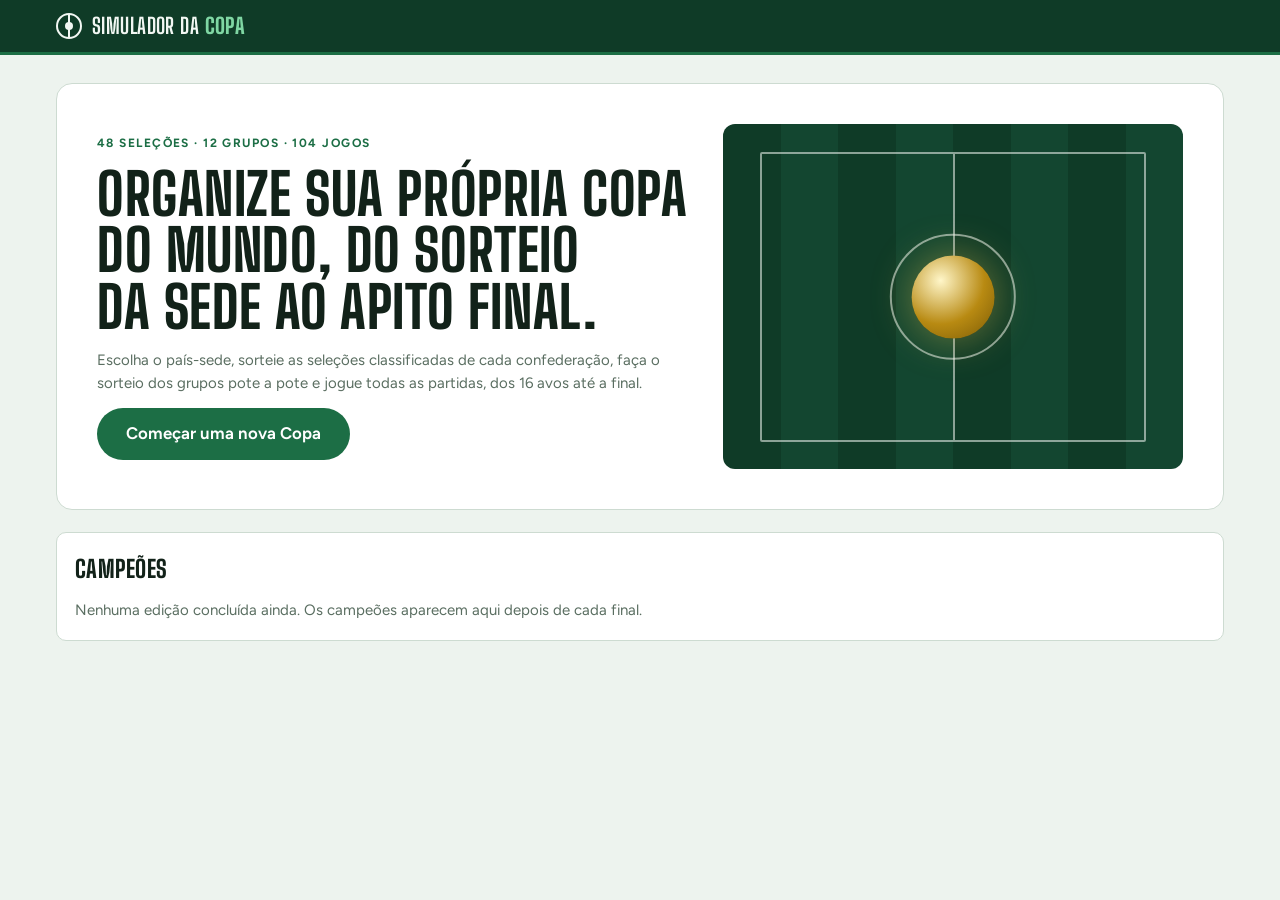
==== web/index.html @ 7248c556 "Commit inicial da aplicação" ====
<!doctype html>
<html lang="pt-BR">
<head>
<meta charset="utf-8">
<meta name="viewport" content="width=device-width, initial-scale=1, viewport-fit=cover">
<title>Simulador da Copa do Mundo</title>
<meta name="theme-color" content="#0f3b27">
<link rel="preconnect" href="https://fonts.googleapis.com">
<link rel="preconnect" href="https://fonts.gstatic.com" crossorigin>
<link rel="stylesheet" href="https://fonts.googleapis.com/css2?family=Big+Shoulders+Display:wght@700;800&family=Figtree:wght@400;500;600;700&family=JetBrains+Mono:wght@400;500&display=swap">
<link rel="stylesheet" href="styles.css">
</head>
<body>
<div id="app"></div>
<noscript>Este simulador precisa de JavaScript para funcionar.</noscript>
<script src="data.js"></script>
<script src="app.js"></script>
</body>
</html>
---- web/styles.css ----
/* Layout: sticky scoreboard-style top bar, one centred column (max 1200px) of stage panels;
   tournament splits into a scoreboard column + fixture list, collapsing to one column on phones. */
:root {
  --bg: #edf3ee;
  --surface: #ffffff;
  --surface-2: #e2ebe4;
  --ink: #122219;
  --muted: #5a6e61;
  --line: #cddbd1;
  --accent: #1c6e45;        /* pitch green, the default colour */
  --accent-ink: #ffffff;
  --accent-soft: #d5ebdc;
  --pitch-deep: #0f3b27;    /* scoreboard / hero ground, same in both themes */
  --pitch-stripe: #134630;
  --chalk: #f2f7f3;
  --chalk-dim: #a9c4b3;
  --gold: #b88a12;
  --third: #b7791f;
  --third-soft: #f6ead3;
  --out: #a8463a;
  --out-soft: #f5e1dd;
  --shadow: 0 1px 2px rgb(15 59 39 / 0.06), 0 6px 20px rgb(15 59 39 / 0.06);

  --f-display: 'Big Shoulders Display', 'Arial Narrow', 'Roboto Condensed', Impact, sans-serif;
  --f-body: 'Figtree', 'Segoe UI', system-ui, -apple-system, sans-serif;
  --f-mono: 'JetBrains Mono', ui-monospace, 'Cascadia Mono', Consolas, monospace;
  --r: 10px;
}
@media (prefers-color-scheme: dark) {
  :root:not([data-theme="light"]) {
    --bg: #0b1510; --surface: #12211a; --surface-2: #1a2d23; --ink: #e4eee7; --muted: #92a89a;
    --line: #26402f; --accent: #3aa86d; --accent-ink: #06170e; --accent-soft: #173a27;
    --pitch-deep: #0a2a1b; --pitch-stripe: #0d3122; --gold: #e2bd4c;
    --third: #e0a54a; --third-soft: #3a2c14; --out: #e07b6c; --out-soft: #3a1e1a;
    --shadow: 0 1px 2px rgb(0 0 0 / 0.3), 0 6px 20px rgb(0 0 0 / 0.25);
    color-scheme: dark;
  }
}
:root[data-theme="dark"] {
  --bg: #0b1510; --surface: #12211a; --surface-2: #1a2d23; --ink: #e4eee7; --muted: #92a89a;
  --line: #26402f; --accent: #3aa86d; --accent-ink: #06170e; --accent-soft: #173a27;
  --pitch-deep: #0a2a1b; --pitch-stripe: #0d3122; --gold: #e2bd4c;
  --third: #e0a54a; --third-soft: #3a2c14; --out: #e07b6c; --out-soft: #3a1e1a;
  --shadow: 0 1px 2px rgb(0 0 0 / 0.3), 0 6px 20px rgb(0 0 0 / 0.25);
  color-scheme: dark;
}

* { box-sizing: border-box; }
html, body { margin: 0; }
body {
  background: var(--bg); color: var(--ink);
  font: 15px/1.5 var(--f-body);
  -webkit-font-smoothing: antialiased;
}
img { max-width: 100%; }
h1, h2, h3 { margin: 0; text-wrap: balance; }
p { margin: 0; }
button { font: inherit; color: inherit; }
:focus-visible { outline: 3px solid var(--accent); outline-offset: 2px; border-radius: 6px; }
.sr-only { position: absolute; width: 1px; height: 1px; overflow: hidden; clip: rect(0 0 0 0); white-space: nowrap; }
.muted { color: var(--muted); }
.small { font-size: 0.85rem; }
.mono { font-family: var(--f-mono); font-size: 0.82rem; }
.eyebrow { font-size: 0.75rem; font-weight: 700; letter-spacing: 0.12em; text-transform: uppercase; color: var(--accent); }
.eyebrow.on-dark { color: var(--chalk-dim); }

/* ---------- top bar ---------- */
.topbar {
  position: sticky; top: env(safe-area-inset-top, 0px); z-index: 20;
  background: var(--pitch-deep); color: var(--chalk);
  border-bottom: 3px solid var(--accent);
}
.topbar-inner {
  max-width: 1200px; margin: 0 auto; padding: 10px 16px;
  display: flex; align-items: center; gap: 16px; flex-wrap: wrap;
}
.brand { display: flex; align-items: center; gap: 10px; font-family: var(--f-display); font-size: 1.35rem; font-weight: 700; letter-spacing: 0.02em; text-transform: uppercase; white-space: nowrap; }
.brand b { color: #7fd6a3; font-weight: 800; }
.brand-mark { width: 26px; height: 26px; border-radius: 50%; border: 2px solid var(--chalk); position: relative; flex: none; }
.brand-mark::before { content: ''; position: absolute; inset: 0; margin: auto; width: 2px; height: 100%; background: var(--chalk); }
.brand-mark::after { content: ''; position: absolute; inset: 0; margin: auto; width: 8px; height: 8px; border-radius: 50%; background: var(--chalk); }
.steps { list-style: none; margin: 0; padding: 0; display: flex; gap: 6px; flex: 1; justify-content: center; }
.steps li { display: flex; align-items: center; gap: 6px; font-size: 0.82rem; color: var(--chalk-dim); padding: 4px 10px 4px 4px; border-radius: 99px; }
.steps .dot { width: 22px; height: 22px; border-radius: 50%; display: grid; place-items: center; font-size: 0.75rem; font-weight: 700; border: 1.5px solid var(--chalk-dim); }
.steps li.done .dot { background: var(--chalk-dim); color: var(--pitch-deep); border-color: transparent; }
.steps li.current { color: var(--chalk); background: rgb(255 255 255 / 0.08); }
.steps li.current .dot { background: #7fd6a3; color: var(--pitch-deep); border-color: transparent; }
.top-actions { display: flex; align-items: center; gap: 10px; }
.edition { font-family: var(--f-mono); font-size: 0.78rem; color: var(--chalk-dim); letter-spacing: 0.04em; }

/* ---------- buttons ---------- */
.btn {
  display: inline-flex; align-items: center; justify-content: center; gap: 8px;
  min-height: 42px; padding: 0 18px; border-radius: 99px; border: 1.5px solid transparent;
  font-weight: 650; cursor: pointer; transition: background .15s, border-color .15s, transform .1s;
  white-space: nowrap;
}
.btn:active:not(:disabled) { transform: translateY(1px); }
.btn:disabled { opacity: 0.45; cursor: not-allowed; }
.btn.primary { background: var(--accent); color: var(--accent-ink); }
.btn.primary:hover:not(:disabled) { filter: brightness(1.08); }
.btn.soft { background: var(--accent-soft); color: var(--ink); }
.btn.soft:hover:not(:disabled) { border-color: var(--accent); }
.btn.ghost { background: transparent; border-color: var(--line); }
.btn.ghost:hover:not(:disabled) { border-color: var(--accent); }
.topbar .btn.ghost { border-color: rgb(255 255 255 / 0.25); color: var(--chalk); }
.topbar .btn.ghost:hover { border-color: var(--chalk); }
.btn.danger { background: var(--out); color: #fff; }
.btn.on-dark { background: var(--chalk); color: var(--pitch-deep); }
.btn.big { min-height: 52px; padding: 0 28px; font-size: 1.05rem; }
.btn.small { min-height: 34px; padding: 0 14px; font-size: 0.85rem; }
.btn.block { width: 100%; }
.row { display: flex; gap: 10px; align-items: center; }
.row.end { justify-content: flex-end; flex-wrap: wrap; }
.wrap-row { flex-wrap: wrap; }
.grow { flex: 1; min-width: 0; }
.spacer { flex: 1; }

/* ---------- layout ---------- */
.wrap { max-width: 1200px; margin: 0 auto; padding-inline: 16px; padding-block: 28px 64px; display: flex; flex-direction: column; gap: 22px; }
.stage-head { display: flex; flex-direction: column; gap: 6px; }
.stage-head.split { flex-direction: row; justify-content: space-between; align-items: flex-end; gap: 16px; flex-wrap: wrap; }
.stage-head h1, .hero h1 { font-family: var(--f-display); font-weight: 800; text-transform: uppercase; font-size: clamp(2rem, 5vw, 3rem); line-height: 0.98; letter-spacing: 0.01em; }
.lede { color: var(--muted); max-width: 62ch; }
.counter { display: flex; flex-direction: column; align-items: flex-end; }
.big-num { font-family: var(--f-display); font-weight: 800; font-size: 3rem; line-height: 1; color: var(--accent); font-variant-numeric: tabular-nums; }
.toolbar { display: flex; flex-wrap: wrap; gap: 10px; align-items: center; }
.footer-actions { display: flex; justify-content: flex-end; }
.panel { background: var(--surface); border: 1px solid var(--line); border-radius: var(--r); padding: 18px; display: flex; flex-direction: column; gap: 12px; }
.section-title { font-family: var(--f-display); font-weight: 800; text-transform: uppercase; font-size: 1.5rem; letter-spacing: 0.02em; }
.empty { color: var(--muted); }
.card { background: var(--surface); border: 1px solid var(--line); border-radius: var(--r); }
.pill { display: inline-flex; align-items: center; font-size: 0.72rem; font-weight: 700; letter-spacing: 0.06em; text-transform: uppercase; padding: 2px 9px; border-radius: 99px; background: var(--surface-2); color: var(--muted); font-variant-numeric: tabular-nums; }
.pill.ok { background: var(--accent-soft); color: var(--accent); }

.flag { width: 24px; height: 16px; object-fit: cover; border-radius: 2px; box-shadow: 0 0 0 1px rgb(0 0 0 / 0.12); flex: none; background: var(--surface-2); }
.flag.lg { width: 72px; height: 48px; border-radius: 4px; }
.flag.xl { width: 150px; height: 100px; border-radius: 6px; }
.team { display: inline-flex; align-items: center; gap: 8px; min-width: 0; }
.team .nm, .nm { overflow: hidden; text-overflow: ellipsis; white-space: nowrap; }

/* ---------- home ---------- */
.hero { display: grid; grid-template-columns: 1.3fr 1fr; gap: 28px; align-items: center; background: var(--surface); border: 1px solid var(--line); border-radius: 16px; padding: clamp(20px, 4vw, 40px); overflow: hidden; }
.hero-copy { display: flex; flex-direction: column; gap: 14px; align-items: flex-start; min-width: 0; }
.hero h1 { font-size: clamp(2.2rem, 5.5vw, 3.6rem); }
.hero-pitch {
  position: relative; aspect-ratio: 4 / 3; max-width: 100%; border-radius: 12px;
  background: repeating-linear-gradient(90deg, var(--pitch-deep) 0 12.5%, var(--pitch-stripe) 12.5% 25%);
}
.pitch-lines { position: absolute; inset: 8%; border: 2px solid rgb(242 247 243 / 0.55); border-radius: 2px; }
.pitch-lines::before { content: ''; position: absolute; top: 0; bottom: 0; left: 50%; border-left: 2px solid rgb(242 247 243 / 0.55); }
.pitch-lines::after { content: ''; position: absolute; left: 50%; top: 50%; width: 32%; aspect-ratio: 1; transform: translate(-50%, -50%); border: 2px solid rgb(242 247 243 / 0.55); border-radius: 50%; }
.trophy { position: absolute; left: 50%; top: 50%; width: 18%; aspect-ratio: 1; transform: translate(-50%, -50%); border-radius: 50%; background: radial-gradient(circle at 35% 30%, #fff6c9, var(--gold) 55%, #7a5a06); box-shadow: 0 0 40px rgb(226 189 76 / 0.45); }

/* ---------- host ---------- */
.host-card { display: flex; gap: 28px; align-items: center; background: var(--surface); border: 1px solid var(--line); border-radius: var(--r); padding: 24px; flex-wrap: wrap; }
.host-flag { padding: 14px; background: var(--surface-2); border-radius: 10px; }
.host-flag.revealed .flag { animation: pop .35s ease-out; }
.host-info { display: flex; flex-direction: column; gap: 10px; flex: 1; min-width: 240px; }
.host-name { font-family: var(--f-display); font-weight: 800; text-transform: uppercase; font-size: 2.2rem; line-height: 1; }
.code { font-family: var(--f-mono); font-size: 1rem; color: var(--muted); font-weight: 500; }
.select select { min-height: 42px; border-radius: 99px; border: 1.5px solid var(--line); background: var(--surface); color: var(--ink); padding: 0 14px; font: inherit; max-width: 100%; }

/* ---------- qualifiers ---------- */
.conf-grid { display: grid; grid-template-columns: repeat(auto-fill, minmax(215px, 1fr)); gap: 14px; align-items: start; }
.conf { padding: 14px; display: flex; flex-direction: column; gap: 12px; }
.conf.full { border-color: var(--accent); }
.card-head { display: flex; justify-content: space-between; align-items: flex-start; gap: 8px; }
.card-head h3 { font-size: 1rem; }
.slots { list-style: none; margin: 0; padding: 0; display: flex; flex-direction: column; gap: 5px; }
.slot { display: flex; align-items: center; gap: 8px; min-height: 32px; padding: 0 8px; border-radius: 6px; font-size: 0.9rem; }
.slot.filled { background: var(--surface-2); }
.slot.empty { border: 1.5px dashed var(--line); color: var(--muted); font-size: 0.8rem; }
.slot .nm { flex: 1; min-width: 0; }
.slot .rt { font-family: var(--f-mono); font-size: 0.75rem; color: var(--muted); }
.tag { font-size: 0.68rem; font-weight: 700; text-transform: uppercase; letter-spacing: 0.06em; background: var(--accent); color: var(--accent-ink); padding: 1px 7px; border-radius: 99px; }
.fresh { animation: flash 1.2s ease-out; }

/* ---------- draw ---------- */
.pots { display: grid; grid-template-columns: repeat(4, minmax(0, 1fr)); gap: 12px; }
.pot { background: var(--surface); border: 1px solid var(--line); border-radius: var(--r); padding: 12px; display: flex; flex-direction: column; gap: 10px; }
.pot.active { border-color: var(--accent); box-shadow: var(--shadow); }
.pot h3 { font-size: 0.95rem; display: flex; align-items: center; gap: 8px; }
.chips { list-style: none; padding: 0; margin: 0; display: flex; flex-wrap: wrap; gap: 5px; }
.chip { display: inline-flex; align-items: center; gap: 5px; font-family: var(--f-mono); font-size: 0.72rem; padding: 3px 7px 3px 4px; border-radius: 6px; background: var(--surface-2); }
.chip .flag { width: 18px; height: 12px; }
.chip.used { opacity: 0.35; text-decoration: line-through; }
.group-grid { display: grid; grid-template-columns: repeat(auto-fill, minmax(260px, 1fr)); gap: 12px; }
.group-card { overflow: hidden; }
.group-head { display: flex; align-items: center; justify-content: space-between; padding: 8px 12px; background: var(--pitch-deep); color: var(--chalk); }
.group-head h3 { font-family: var(--f-display); font-weight: 800; text-transform: uppercase; letter-spacing: 0.04em; font-size: 1.15rem; }
.group-head .pill.ok { background: rgb(127 214 163 / 0.2); color: #9be3b9; }
.group-slots { list-style: none; margin: 0; padding: 6px; display: flex; flex-direction: column; gap: 2px; }
.group-slots li { display: flex; align-items: center; gap: 8px; min-height: 34px; padding: 0 6px; border-radius: 6px; font-size: 0.9rem; }
.group-slots li.empty { color: var(--muted); }
.group-slots .pos { font-family: var(--f-mono); font-size: 0.72rem; color: var(--muted); width: 24px; }
.group-slots .nm { flex: 1; min-width: 0; }
.conf-tag { font-family: var(--f-mono); font-size: 0.66rem; color: var(--muted); }

/* ---------- tournament ---------- */
.tabs { display: flex; gap: 4px; background: var(--surface-2); padding: 4px; border-radius: 99px; align-self: flex-start; max-width: 100%; overflow-x: auto; }
.tab { border: 0; background: transparent; padding: 8px 18px; border-radius: 99px; font-weight: 650; cursor: pointer; color: var(--muted); white-space: nowrap; }
.tab.on { background: var(--surface); color: var(--ink); box-shadow: var(--shadow); }
.play-layout { display: grid; grid-template-columns: minmax(0, 420px) minmax(0, 1fr); gap: 20px; align-items: start; }
.board-col { display: flex; flex-direction: column; gap: 12px; position: sticky; top: calc(env(safe-area-inset-top, 0px) + 76px); }
.board {
  background: repeating-linear-gradient(90deg, var(--pitch-deep) 0 10%, var(--pitch-stripe) 10% 20%);
  color: var(--chalk); border-radius: 14px; padding: 18px; display: flex; flex-direction: column; gap: 14px;
  box-shadow: var(--shadow); position: relative; overflow: hidden;
}
.board::after { content: ''; position: absolute; left: 50%; top: 50%; width: 150px; height: 150px; transform: translate(-50%, -38%); border: 2px solid rgb(242 247 243 / 0.1); border-radius: 50%; pointer-events: none; }
.board-meta { font-size: 0.78rem; letter-spacing: 0.08em; text-transform: uppercase; color: var(--chalk-dim); text-align: center; }
.board-meta span { font-family: var(--f-mono); color: #9be3b9; }
.board-teams { display: grid; grid-template-columns: 1fr auto 1fr; align-items: start; gap: 8px; position: relative; z-index: 1; }
.side { display: flex; flex-direction: column; align-items: center; gap: 6px; text-align: center; min-width: 0; }
.side-name { font-family: var(--f-display); font-weight: 800; text-transform: uppercase; font-size: 1.35rem; line-height: 1.05; overflow-wrap: anywhere; }
.side-meta { font-family: var(--f-mono); font-size: 0.72rem; color: var(--chalk-dim); }
.pens { font-size: 0.75rem; background: rgb(255 255 255 / 0.12); padding: 1px 8px; border-radius: 99px; }
.board-score { display: flex; align-items: center; gap: 6px; padding-top: 6px; font-family: var(--f-display); font-weight: 800; font-variant-numeric: tabular-nums; }
.board-score .goals { font-size: 3.4rem; line-height: 1; min-width: 1ch; text-align: center; }
.board.final .goals { animation: pop .4s ease-out; }
.board-score .dash { font-size: 2rem; color: var(--chalk-dim); }
.board-score .vs { font-size: 1.5rem; color: var(--chalk-dim); padding-top: 10px; }
.board-foot { text-align: center; font-size: 0.85rem; color: var(--chalk-dim); position: relative; z-index: 1; }
.board.final .board-foot { color: var(--chalk); font-weight: 600; }
.board-empty { text-align: center; font-family: var(--f-display); font-size: 1.6rem; font-weight: 800; text-transform: uppercase; }
.board-actions { display: flex; flex-direction: column; gap: 8px; }

.fixtures { display: flex; flex-direction: column; gap: 12px; min-width: 0; }
.chip-row { display: flex; gap: 6px; overflow-x: auto; padding-bottom: 4px; scrollbar-width: thin; }
.fchip { border: 1.5px solid var(--line); background: var(--surface); border-radius: 99px; padding: 5px 13px; font-size: 0.82rem; font-weight: 600; cursor: pointer; white-space: nowrap; }
.fchip.on { background: var(--accent); border-color: var(--accent); color: var(--accent-ink); }
.fixture-list { list-style: none; margin: 0; padding: 0; background: var(--surface); border: 1px solid var(--line); border-radius: var(--r); overflow: hidden; }
.fixture { display: grid; grid-template-columns: 62px minmax(0, 1fr) 68px minmax(0, 1fr); align-items: center; gap: 8px; padding: 9px 12px; border-top: 1px solid var(--line); font-size: 0.9rem; }
.fixture:first-child { border-top: 0; }
.fixture.fresh { background: var(--accent-soft); }
.fno { font-family: var(--f-mono); font-size: 0.75rem; color: var(--muted); display: flex; flex-direction: column; line-height: 1.2; }
.fno small { font-family: var(--f-body); font-size: 0.7rem; }
.ft { display: flex; align-items: center; gap: 7px; min-width: 0; }
.fixture .ft:last-child { flex-direction: row-reverse; text-align: right; }
.ft i { color: var(--muted); font-size: 0.82rem; }
.ft.win { font-weight: 700; }
.fscore { text-align: center; font-family: var(--f-display); font-weight: 800; font-size: 1.25rem; font-variant-numeric: tabular-nums; display: flex; flex-direction: column; line-height: 1.1; }
.fscore small { font-family: var(--f-body); font-weight: 500; font-size: 0.68rem; color: var(--muted); }

/* standings */
.legend { display: flex; flex-wrap: wrap; align-items: center; gap: 6px 14px; font-size: 0.82rem; color: var(--muted); }
.key { display: inline-block; width: 12px; height: 12px; border-radius: 3px; margin-right: -8px; vertical-align: -1px; }
.key.q { background: var(--accent); } .key.t { background: var(--third); } .key.o { background: var(--out); }
.table-scroll { overflow-x: auto; }
table.data { width: 100%; border-collapse: collapse; font-variant-numeric: tabular-nums; font-size: 0.87rem; }
.data th { font-size: 0.7rem; letter-spacing: 0.06em; text-transform: uppercase; color: var(--muted); font-weight: 700; padding: 7px 5px; text-align: center; border-bottom: 1px solid var(--line); }
.data td { padding: 6px 5px; text-align: center; border-bottom: 1px solid var(--line); }
.data tr:last-child td { border-bottom: 0; }
.data .l { text-align: left; max-width: 150px; }
.data .rank { width: 26px; font-family: var(--f-mono); font-size: 0.75rem; color: var(--muted); box-shadow: inset 3px 0 0 transparent; }
.data .pts { font-weight: 800; }
.standings tr.q .rank { box-shadow: inset 3px 0 0 var(--accent); color: var(--accent); font-weight: 700; }
.standings tr.t .rank { box-shadow: inset 3px 0 0 var(--third); color: var(--third); font-weight: 700; }
.standings tr.t td { background: var(--third-soft); }
.standings tr.o td { color: var(--muted); }
.standings tr.o .rank { box-shadow: inset 3px 0 0 var(--out); }
.history td, .history th { text-align: left; }

/* bracket */
.bracket-scroll { overflow-x: auto; background: var(--surface); border: 1px solid var(--line); border-radius: var(--r); padding: 16px; }
.bracket { display: grid; grid-template-columns: repeat(5, minmax(190px, 1fr)); gap: 18px; min-width: 1000px; }
.bcol { display: flex; flex-direction: column; gap: 10px; }
.bcol h3 { font-family: var(--f-display); font-weight: 800; text-transform: uppercase; font-size: 1rem; letter-spacing: 0.04em; color: var(--muted); text-align: center; }
.bcol h3.sub { margin-top: 18px; }
.bcol-body { flex: 1; display: flex; flex-direction: column; justify-content: space-around; gap: 8px; }
.bmatch { border: 1px solid var(--line); border-radius: 8px; background: var(--bg); overflow: hidden; }
.bmatch.played { background: var(--surface); }
.bno { display: block; font-family: var(--f-mono); font-size: 0.66rem; color: var(--muted); padding: 3px 8px 0; }
.bt { display: flex; align-items: center; gap: 7px; padding: 4px 8px; font-size: 0.84rem; }
.bt .flag { width: 20px; height: 13px; }
.bt .nm { flex: 1; min-width: 0; }
.bt.tbd .nm { color: var(--muted); font-size: 0.76rem; font-style: italic; }
.bt.win { font-weight: 700; }
.bt.win .bs { color: var(--accent); }
.bs { font-family: var(--f-display); font-weight: 800; font-size: 1rem; font-variant-numeric: tabular-nums; }
.bs small { font-family: var(--f-body); font-weight: 500; font-size: 0.68rem; color: var(--muted); margin-left: 2px; }

/* champion */
.champion {
  display: flex; align-items: center; gap: 24px; flex-wrap: wrap; padding: 24px; border-radius: 16px; color: var(--chalk);
  background: radial-gradient(circle at 15% 50%, rgb(226 189 76 / 0.35), transparent 45%), repeating-linear-gradient(90deg, var(--pitch-deep) 0 10%, var(--pitch-stripe) 10% 20%);
}
.champion > div:nth-child(2) { flex: 1; min-width: 200px; display: flex; flex-direction: column; gap: 4px; }
.champion h1 { font-family: var(--f-display); font-weight: 800; text-transform: uppercase; font-size: clamp(2.4rem, 6vw, 4rem); line-height: 0.95; color: #f3d77a; }
.champ-flag .flag { box-shadow: 0 0 0 3px #e2bd4c, 0 10px 30px rgb(0 0 0 / 0.35); }

/* modal */
.scrim { position: fixed; inset: 0; background: rgb(6 20 13 / 0.55); z-index: 40; }
.modal { position: fixed; z-index: 41; left: 50%; top: 50%; transform: translate(-50%, -50%); width: min(440px, calc(100% - 32px)); background: var(--surface); border-radius: 14px; padding: 22px; display: flex; flex-direction: column; gap: 12px; box-shadow: 0 20px 60px rgb(0 0 0 / 0.35); }
.modal h2 { font-family: var(--f-display); font-weight: 800; text-transform: uppercase; font-size: 1.6rem; }
.modal p { color: var(--muted); }

@keyframes flash { from { background: var(--accent-soft); box-shadow: inset 0 0 0 2px var(--accent); } }
@keyframes pop { from { transform: scale(0.6); opacity: 0.2; } }
@media (prefers-reduced-motion: reduce) { *, *::before, *::after { animation: none !important; transition: none !important; } }

/* ---------- responsive ---------- */
@media (max-width: 960px) {
  .pots { grid-template-columns: repeat(2, minmax(0, 1fr)); }
  .play-layout { grid-template-columns: minmax(0, 1fr); }
  .board-col { position: static; }
}
@media (max-width: 760px) {
  .topbar-inner { gap: 8px 12px; }
  .steps { order: 3; flex-basis: 100%; justify-content: space-between; }
  .step-label { display: none; }
  .steps li.current .step-label { display: inline; }
  .top-actions { margin-left: auto; }
  .hero { grid-template-columns: 1fr; }
  .hero-pitch { max-height: 200px; width: 100%; aspect-ratio: auto; height: 180px; }
}
@media (max-width: 560px) {
  .wrap { padding-block: 18px 48px; gap: 16px; }
  .pots { grid-template-columns: minmax(0, 1fr); }
  .hide-sm { display: none; }
  .edition { display: none; }
  .flag.xl { width: 110px; height: 73px; }
  .host-card { padding: 16px; gap: 16px; }
  .fixture { grid-template-columns: 44px minmax(0, 1fr) 52px minmax(0, 1fr); padding: 9px 10px; gap: 6px; font-size: 0.84rem; }
  .ft .flag { width: 20px; height: 13px; }
  .flag.lg { width: 56px; height: 37px; }
  .side-name { font-size: 1.1rem; }
  .board-score .goals { font-size: 2.8rem; }
  .toolbar .spacer { display: none; }
  .toolbar .btn { flex: 1 1 auto; }
  .footer-actions .btn { width: 100%; }
}
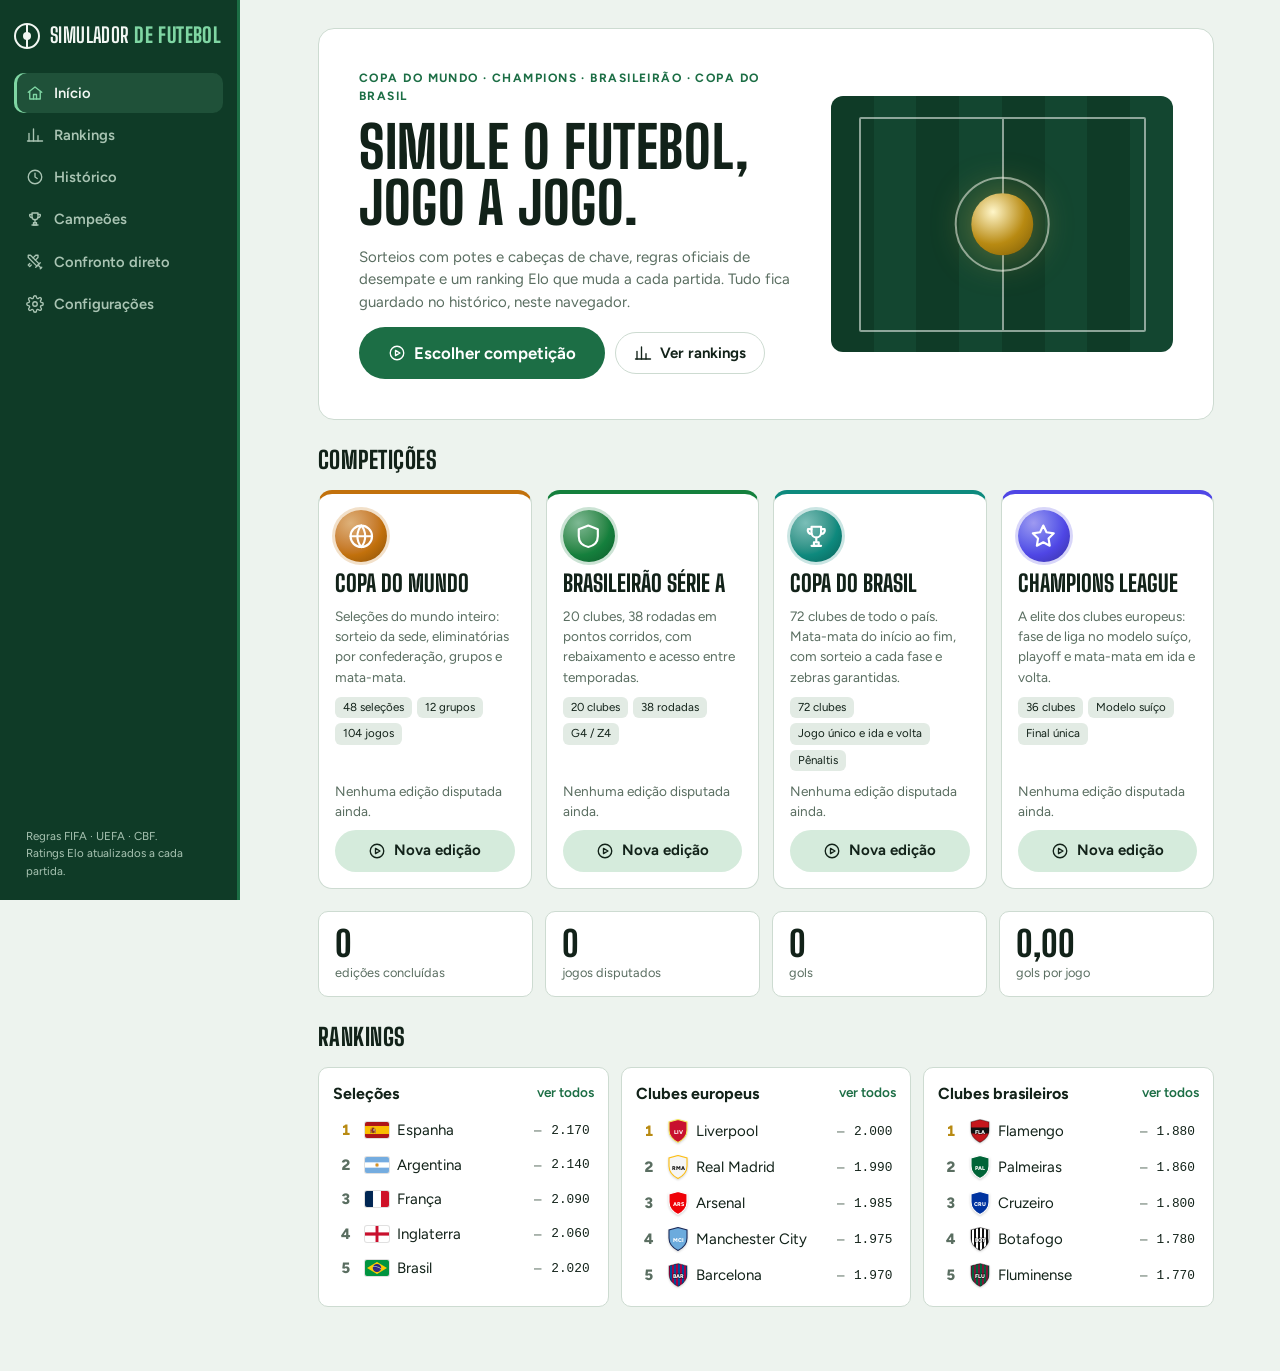
==== commit 6de7d074: "Evolui o simulador web para várias competições Transforma o simulador da Copa em um simulador de fut" ====
--- a/web/index.html
+++ b/web/index.html
@@ -3,7 +3,8 @@
 <head>
 <meta charset="utf-8">
 <meta name="viewport" content="width=device-width, initial-scale=1, viewport-fit=cover">
-<title>Simulador da Copa do Mundo</title>
+<title>Simulador de Futebol</title>
+<meta name="description" content="Simulador de Copa do Mundo, Champions League, Brasileirão e Copa do Brasil com ranking Elo e histórico.">
 <meta name="theme-color" content="#0f3b27">
 <link rel="preconnect" href="https://fonts.googleapis.com">
 <link rel="preconnect" href="https://fonts.gstatic.com" crossorigin>
@@ -13,7 +14,32 @@
 <body>
 <div id="app"></div>
 <noscript>Este simulador precisa de JavaScript para funcionar.</noscript>
-<script src="data.js"></script>
-<script src="app.js"></script>
+<!-- Ordem importa: namespace → dados → núcleo → persistência → componentes → competições → app → páginas. -->
+<script src="js/sim.js"></script>
+<script src="js/data/selecoes.js"></script>
+<script src="js/data/clubes-br.js"></script>
+<script src="js/data/clubes-eu.js"></script>
+<script src="js/core/rng.js"></script>
+<script src="js/core/elo.js"></script>
+<script src="js/core/match.js"></script>
+<script src="js/core/standings.js"></script>
+<script src="js/core/schedule.js"></script>
+<script src="js/core/draw.js"></script>
+<script src="js/store.js"></script>
+<script src="js/ui/icones.js"></script>
+<script src="js/ui/components.js"></script>
+<script src="js/ui/stats.js"></script>
+<script src="js/comps/common.js"></script>
+<script src="js/comps/copa.js"></script>
+<script src="js/comps/brasileirao.js"></script>
+<script src="js/comps/copa-brasil.js"></script>
+<script src="js/comps/champions.js"></script>
+<script src="js/app.js"></script>
+<script src="js/ui/pages/inicio.js"></script>
+<script src="js/ui/pages/competicao.js"></script>
+<script src="js/ui/pages/rankings.js"></script>
+<script src="js/ui/pages/historico.js"></script>
+<script src="js/ui/pages/time.js"></script>
+<script src="js/ui/pages/config.js"></script>
 </body>
 </html>
--- a/web/styles.css
+++ b/web/styles.css
@@ -1,5 +1,5 @@
-/* Layout: sticky scoreboard-style top bar, one centred column (max 1200px) of stage panels;
-   tournament splits into a scoreboard column + fixture list, collapsing to one column on phones. */
+/* Layout: barra lateral fixa (desktop) ou barra de topo com navegação rolável (celular) + uma coluna
+   central de até 1180px. A tela de jogo divide-se em placar (coluna fixa) + lista de jogos. */
 :root {
   --bg: #edf3ee;
   --surface: #ffffff;
@@ -7,10 +7,10 @@
   --ink: #122219;
   --muted: #5a6e61;
   --line: #cddbd1;
-  --accent: #1c6e45;        /* pitch green, the default colour */
+  --accent: #1c6e45;        /* verde de gramado, a cor padrão */
   --accent-ink: #ffffff;
   --accent-soft: #d5ebdc;
-  --pitch-deep: #0f3b27;    /* scoreboard / hero ground, same in both themes */
+  --pitch-deep: #0f3b27;    /* placar / barra lateral, igual nos dois temas */
   --pitch-stripe: #134630;
   --chalk: #f2f7f3;
   --chalk-dim: #a9c4b3;
@@ -19,12 +19,17 @@
   --third-soft: #f6ead3;
   --out: #a8463a;
   --out-soft: #f5e1dd;
+  --up: #1c7a47;
+  --down: #b3412f;
+  --z-lib: #1c6e45; --z-pre: #2f9e8f; --z-sul: #2f6db3; --z-reb: #b3412f;
+  --c-copa: #c2710c; --c-champions: #4f46e5; --c-brasileirao: #15803d; --c-copaBrasil: #0e8a7e;
   --shadow: 0 1px 2px rgb(15 59 39 / 0.06), 0 6px 20px rgb(15 59 39 / 0.06);
 
   --f-display: 'Big Shoulders Display', 'Arial Narrow', 'Roboto Condensed', Impact, sans-serif;
   --f-body: 'Figtree', 'Segoe UI', system-ui, -apple-system, sans-serif;
   --f-mono: 'JetBrains Mono', ui-monospace, 'Cascadia Mono', Consolas, monospace;
   --r: 10px;
+  --side-w: 240px;
 }
 @media (prefers-color-scheme: dark) {
   :root:not([data-theme="light"]) {
@@ -32,6 +37,9 @@
     --line: #26402f; --accent: #3aa86d; --accent-ink: #06170e; --accent-soft: #173a27;
     --pitch-deep: #0a2a1b; --pitch-stripe: #0d3122; --gold: #e2bd4c;
     --third: #e0a54a; --third-soft: #3a2c14; --out: #e07b6c; --out-soft: #3a1e1a;
+    --up: #4cc584; --down: #ef8a79;
+    --z-lib: #3aa86d; --z-pre: #45c1b0; --z-sul: #5f9be0; --z-reb: #e07b6c;
+    --c-copa: #f0a032; --c-champions: #8b85ff; --c-brasileirao: #3fbf6c; --c-copaBrasil: #33c2b3;
     --shadow: 0 1px 2px rgb(0 0 0 / 0.3), 0 6px 20px rgb(0 0 0 / 0.25);
     color-scheme: dark;
   }
@@ -41,6 +49,9 @@
   --line: #26402f; --accent: #3aa86d; --accent-ink: #06170e; --accent-soft: #173a27;
   --pitch-deep: #0a2a1b; --pitch-stripe: #0d3122; --gold: #e2bd4c;
   --third: #e0a54a; --third-soft: #3a2c14; --out: #e07b6c; --out-soft: #3a1e1a;
+  --up: #4cc584; --down: #ef8a79;
+  --z-lib: #3aa86d; --z-pre: #45c1b0; --z-sul: #5f9be0; --z-reb: #e07b6c;
+  --c-copa: #f0a032; --c-champions: #8b85ff; --c-brasileirao: #3fbf6c; --c-copaBrasil: #33c2b3;
   --shadow: 0 1px 2px rgb(0 0 0 / 0.3), 0 6px 20px rgb(0 0 0 / 0.25);
   color-scheme: dark;
 }
@@ -55,45 +66,74 @@
 img { max-width: 100%; }
 h1, h2, h3 { margin: 0; text-wrap: balance; }
 p { margin: 0; }
+a { color: inherit; }
 button { font: inherit; color: inherit; }
 :focus-visible { outline: 3px solid var(--accent); outline-offset: 2px; border-radius: 6px; }
 .sr-only { position: absolute; width: 1px; height: 1px; overflow: hidden; clip: rect(0 0 0 0); white-space: nowrap; }
 .muted { color: var(--muted); }
+.ink { color: var(--ink); }
 .small { font-size: 0.85rem; }
 .mono { font-family: var(--f-mono); font-size: 0.82rem; }
 .eyebrow { font-size: 0.75rem; font-weight: 700; letter-spacing: 0.12em; text-transform: uppercase; color: var(--accent); }
 .eyebrow.on-dark { color: var(--chalk-dim); }
-
-/* ---------- top bar ---------- */
-.topbar {
-  position: sticky; top: env(safe-area-inset-top, 0px); z-index: 20;
-  background: var(--pitch-deep); color: var(--chalk);
-  border-bottom: 3px solid var(--accent);
-}
-.topbar-inner {
-  max-width: 1200px; margin: 0 auto; padding: 10px 16px;
-  display: flex; align-items: center; gap: 16px; flex-wrap: wrap;
-}
-.brand { display: flex; align-items: center; gap: 10px; font-family: var(--f-display); font-size: 1.35rem; font-weight: 700; letter-spacing: 0.02em; text-transform: uppercase; white-space: nowrap; }
+.link { text-decoration: none; }
+.link:hover { text-decoration: underline; }
+.link-accent { color: var(--accent); font-weight: 600; text-decoration: none; }
+.link-accent:hover { text-decoration: underline; }
+.gold-text { color: var(--gold); display: inline-flex; align-items: center; gap: 4px; }
+.bad-text { color: var(--out); font-weight: 600; }
+.ico { width: 18px; height: 18px; flex: none; }
+
+/* ---------- comp colours ---------- */
+.comp-copa { --cc: var(--c-copa); }
+.comp-champions { --cc: var(--c-champions); }
+.comp-brasileirao { --cc: var(--c-brasileirao); }
+.comp-copaBrasil { --cc: var(--c-copaBrasil); }
+.emblem {
+  --s: 36px; width: var(--s); height: var(--s); border-radius: 50%; flex: none; display: inline-grid; place-items: center;
+  background: radial-gradient(circle at 30% 25%, color-mix(in srgb, var(--cc) 55%, #fff), var(--cc) 60%, color-mix(in srgb, var(--cc) 70%, #000));
+  color: #fff; box-shadow: 0 0 0 3px color-mix(in srgb, var(--cc) 22%, transparent);
+}
+.emblem .ico { width: 55%; height: 55%; }
+.emblem.sm { --s: 22px; box-shadow: none; }
+.emblem.lg { --s: 52px; }
+.emblem.xl { --s: 96px; box-shadow: 0 0 0 6px color-mix(in srgb, var(--cc) 20%, transparent), 0 14px 30px color-mix(in srgb, var(--cc) 30%, transparent); }
+.comp-dot { width: 8px; height: 8px; border-radius: 50%; background: var(--cc); flex: none; }
+
+/* ---------- shell ---------- */
+.shell { min-height: 100vh; }
+.sidebar {
+  position: fixed; inset: 0 auto 0 0; width: var(--side-w); z-index: 30;
+  background: var(--pitch-deep); color: var(--chalk); padding: 20px 14px; display: flex; flex-direction: column; gap: 22px;
+  border-right: 3px solid var(--accent); overflow-y: auto;
+}
+.brand { display: flex; align-items: center; gap: 10px; font-family: var(--f-display); font-size: 1.3rem; font-weight: 700; letter-spacing: 0.02em; text-transform: uppercase; white-space: nowrap; text-decoration: none; color: var(--chalk); }
 .brand b { color: #7fd6a3; font-weight: 800; }
-.brand-mark { width: 26px; height: 26px; border-radius: 50%; border: 2px solid var(--chalk); position: relative; flex: none; }
-.brand-mark::before { content: ''; position: absolute; inset: 0; margin: auto; width: 2px; height: 100%; background: var(--chalk); }
-.brand-mark::after { content: ''; position: absolute; inset: 0; margin: auto; width: 8px; height: 8px; border-radius: 50%; background: var(--chalk); }
-.steps { list-style: none; margin: 0; padding: 0; display: flex; gap: 6px; flex: 1; justify-content: center; }
-.steps li { display: flex; align-items: center; gap: 6px; font-size: 0.82rem; color: var(--chalk-dim); padding: 4px 10px 4px 4px; border-radius: 99px; }
-.steps .dot { width: 22px; height: 22px; border-radius: 50%; display: grid; place-items: center; font-size: 0.75rem; font-weight: 700; border: 1.5px solid var(--chalk-dim); }
-.steps li.done .dot { background: var(--chalk-dim); color: var(--pitch-deep); border-color: transparent; }
-.steps li.current { color: var(--chalk); background: rgb(255 255 255 / 0.08); }
-.steps li.current .dot { background: #7fd6a3; color: var(--pitch-deep); border-color: transparent; }
-.top-actions { display: flex; align-items: center; gap: 10px; }
-.edition { font-family: var(--f-mono); font-size: 0.78rem; color: var(--chalk-dim); letter-spacing: 0.04em; }
+.brand-mark { width: 26px; height: 26px; border-radius: 50%; border: 2px solid currentColor; position: relative; flex: none; }
+.brand-mark::before { content: ''; position: absolute; inset: 0; margin: auto; width: 2px; height: 100%; background: currentColor; }
+.brand-mark::after { content: ''; position: absolute; inset: 0; margin: auto; width: 8px; height: 8px; border-radius: 50%; background: currentColor; }
+.nav { display: flex; flex-direction: column; gap: 2px; }
+.nav-item { display: flex; align-items: center; gap: 10px; padding: 9px 12px; border-radius: 10px; text-decoration: none; color: var(--chalk-dim); font-weight: 600; font-size: 0.92rem; }
+.nav-item:hover { background: rgb(255 255 255 / 0.06); color: var(--chalk); }
+.nav-item.on { background: rgb(127 214 163 / 0.14); color: var(--chalk); box-shadow: inset 3px 0 0 #7fd6a3; }
+.nav-item.on .ico { color: #7fd6a3; }
+.side-live { display: flex; flex-direction: column; gap: 4px; }
+.side-live .eyebrow { padding: 0 12px 4px; }
+.live-item { display: flex; align-items: center; gap: 8px; padding: 6px 12px; border-radius: 8px; text-decoration: none; font-size: 0.85rem; color: var(--chalk); min-width: 0; }
+.live-item:hover { background: rgb(255 255 255 / 0.06); }
+.side-foot { margin-top: auto; font-size: 0.72rem; color: var(--chalk-dim); line-height: 1.5; padding: 0 12px; }
+.mobilebar { display: none; }
+.wrap { max-width: 1180px; margin: 0 auto; padding: 28px 16px 64px calc(var(--side-w) + 28px); display: flex; flex-direction: column; gap: 22px; }
+@media (min-width: 1500px) { .wrap { padding-left: 28px; } }
+.boot { min-height: 60vh; display: grid; place-items: center; gap: 10px; color: var(--muted); align-content: center; }
+.notice { display: flex; align-items: center; justify-content: space-between; gap: 12px; background: var(--accent-soft); border: 1px solid var(--accent); border-radius: var(--r); padding: 10px 14px; font-size: 0.9rem; }
 
 /* ---------- buttons ---------- */
 .btn {
   display: inline-flex; align-items: center; justify-content: center; gap: 8px;
   min-height: 42px; padding: 0 18px; border-radius: 99px; border: 1.5px solid transparent;
   font-weight: 650; cursor: pointer; transition: background .15s, border-color .15s, transform .1s;
-  white-space: nowrap;
+  white-space: nowrap; text-decoration: none; background: none;
 }
 .btn:active:not(:disabled) { transform: translateY(1px); }
 .btn:disabled { opacity: 0.45; cursor: not-allowed; }
@@ -103,40 +143,59 @@
 .btn.soft:hover:not(:disabled) { border-color: var(--accent); }
 .btn.ghost { background: transparent; border-color: var(--line); }
 .btn.ghost:hover:not(:disabled) { border-color: var(--accent); }
-.topbar .btn.ghost { border-color: rgb(255 255 255 / 0.25); color: var(--chalk); }
-.topbar .btn.ghost:hover { border-color: var(--chalk); }
 .btn.danger { background: var(--out); color: #fff; }
 .btn.on-dark { background: var(--chalk); color: var(--pitch-deep); }
+.btn.ghost-dark { border-color: rgb(255 255 255 / 0.3); color: var(--chalk); }
+.btn.ghost-dark:hover { border-color: var(--chalk); }
 .btn.big { min-height: 52px; padding: 0 28px; font-size: 1.05rem; }
 .btn.small { min-height: 34px; padding: 0 14px; font-size: 0.85rem; }
+.btn.small .ico { width: 16px; height: 16px; }
 .btn.block { width: 100%; }
+.file-btn { position: relative; }
 .row { display: flex; gap: 10px; align-items: center; }
 .row.end { justify-content: flex-end; flex-wrap: wrap; }
 .wrap-row { flex-wrap: wrap; }
 .grow { flex: 1; min-width: 0; }
 .spacer { flex: 1; }
 
-/* ---------- layout ---------- */
-.wrap { max-width: 1200px; margin: 0 auto; padding-inline: 16px; padding-block: 28px 64px; display: flex; flex-direction: column; gap: 22px; }
+/* ---------- page blocks ---------- */
 .stage-head { display: flex; flex-direction: column; gap: 6px; }
 .stage-head.split { flex-direction: row; justify-content: space-between; align-items: flex-end; gap: 16px; flex-wrap: wrap; }
-.stage-head h1, .hero h1 { font-family: var(--f-display); font-weight: 800; text-transform: uppercase; font-size: clamp(2rem, 5vw, 3rem); line-height: 0.98; letter-spacing: 0.01em; }
-.lede { color: var(--muted); max-width: 62ch; }
+.stage-head h1, .hero h1, .comp-head h1, .comp-intro h1, .team-head h1 { font-family: var(--f-display); font-weight: 800; text-transform: uppercase; font-size: clamp(2rem, 5vw, 3rem); line-height: 0.98; letter-spacing: 0.01em; }
+.lede { color: var(--muted); max-width: 64ch; }
 .counter { display: flex; flex-direction: column; align-items: flex-end; }
 .big-num { font-family: var(--f-display); font-weight: 800; font-size: 3rem; line-height: 1; color: var(--accent); font-variant-numeric: tabular-nums; }
 .toolbar { display: flex; flex-wrap: wrap; gap: 10px; align-items: center; }
 .footer-actions { display: flex; justify-content: flex-end; }
 .panel { background: var(--surface); border: 1px solid var(--line); border-radius: var(--r); padding: 18px; display: flex; flex-direction: column; gap: 12px; }
-.section-title { font-family: var(--f-display); font-weight: 800; text-transform: uppercase; font-size: 1.5rem; letter-spacing: 0.02em; }
+.section { display: flex; flex-direction: column; gap: 12px; }
+.section-head { display: flex; align-items: center; gap: 10px; flex-wrap: wrap; }
+.section-title { font-family: var(--f-display); font-weight: 800; text-transform: uppercase; font-size: 1.5rem; letter-spacing: 0.02em; display: flex; align-items: center; gap: 8px; }
 .empty { color: var(--muted); }
 .card { background: var(--surface); border: 1px solid var(--line); border-radius: var(--r); }
-.pill { display: inline-flex; align-items: center; font-size: 0.72rem; font-weight: 700; letter-spacing: 0.06em; text-transform: uppercase; padding: 2px 9px; border-radius: 99px; background: var(--surface-2); color: var(--muted); font-variant-numeric: tabular-nums; }
+section.card { overflow: hidden; }
+.pill { display: inline-flex; align-items: center; white-space: nowrap; font-size: 0.72rem; font-weight: 700; letter-spacing: 0.06em; text-transform: uppercase; padding: 2px 9px; border-radius: 99px; background: var(--surface-2); color: var(--muted); font-variant-numeric: tabular-nums; font-family: var(--f-body); }
 .pill.ok { background: var(--accent-soft); color: var(--accent); }
-
+.pill.live { background: color-mix(in srgb, var(--cc, var(--accent)) 16%, transparent); color: var(--cc, var(--accent)); }
+.pill.live::before { content: ''; width: 6px; height: 6px; border-radius: 50%; background: currentColor; margin-right: 6px; animation: pulse 1.6s ease-in-out infinite; }
+.plain { list-style: none; margin: 0; padding: 0; display: flex; flex-direction: column; gap: 6px; }
+.two-col { display: grid; grid-template-columns: 1fr 1fr; gap: 16px; }
+.two-col .eyebrow { margin-bottom: 6px; }
+.facts { display: flex; flex-wrap: wrap; gap: 12px 28px; margin: 0; }
+.facts dt { font-size: 0.75rem; color: var(--muted); text-transform: uppercase; letter-spacing: 0.08em; font-weight: 700; }
+.facts dd { margin: 2px 0 0; }
+
+/* ---------- flags & crests ---------- */
 .flag { width: 24px; height: 16px; object-fit: cover; border-radius: 2px; box-shadow: 0 0 0 1px rgb(0 0 0 / 0.12); flex: none; background: var(--surface-2); }
+.flag.md { width: 33px; height: 22px; }
 .flag.lg { width: 72px; height: 48px; border-radius: 4px; }
 .flag.xl { width: 150px; height: 100px; border-radius: 6px; }
-.team { display: inline-flex; align-items: center; gap: 8px; min-width: 0; }
+.crest { width: 20px; height: 24px; flex: none; filter: drop-shadow(0 1px 1px rgb(0 0 0 / 0.18)); }
+.crest.md { width: 28px; height: 34px; }
+.crest.lg { width: 56px; height: 67px; }
+.crest.xl { width: 100px; height: 120px; }
+.team { display: inline-flex; align-items: center; gap: 8px; min-width: 0; max-width: 100%; text-decoration: none; }
+a.team:hover .nm { text-decoration: underline; }
 .team .nm, .nm { overflow: hidden; text-overflow: ellipsis; white-space: nowrap; }
 
 /* ---------- home ---------- */
@@ -152,16 +211,70 @@
 .pitch-lines::after { content: ''; position: absolute; left: 50%; top: 50%; width: 32%; aspect-ratio: 1; transform: translate(-50%, -50%); border: 2px solid rgb(242 247 243 / 0.55); border-radius: 50%; }
 .trophy { position: absolute; left: 50%; top: 50%; width: 18%; aspect-ratio: 1; transform: translate(-50%, -50%); border-radius: 50%; background: radial-gradient(circle at 35% 30%, #fff6c9, var(--gold) 55%, #7a5a06); box-shadow: 0 0 40px rgb(226 189 76 / 0.45); }
 
-/* ---------- host ---------- */
+.comp-grid { display: grid; grid-template-columns: repeat(4, minmax(0, 1fr)); gap: 14px; }
+.comp-card {
+  position: relative; background: var(--surface); border: 1px solid var(--line); border-radius: 14px; padding: 16px;
+  display: flex; flex-direction: column; gap: 10px; transition: transform .15s, box-shadow .15s, border-color .15s;
+  border-top: 4px solid var(--cc);
+}
+.comp-card:hover, .comp-card:focus-within { transform: translateY(-3px); box-shadow: var(--shadow), 0 10px 30px color-mix(in srgb, var(--cc) 18%, transparent); border-color: var(--cc); }
+.comp-card-link { position: absolute; inset: 0; z-index: 1; border-radius: 14px; }
+.comp-card-top { display: flex; justify-content: space-between; align-items: flex-start; }
+.comp-card h3 { font-family: var(--f-display); font-weight: 800; text-transform: uppercase; font-size: 1.45rem; line-height: 1; }
+.comp-card-foot { margin-top: auto; display: flex; flex-direction: column; gap: 8px; }
+.comp-card .btn { pointer-events: none; }
+.comp-card .btn.primary { background: var(--cc); color: #fff; }
+.progress { height: 6px; border-radius: 99px; background: var(--surface-2); overflow: hidden; }
+.progress i { display: block; height: 100%; background: var(--cc, var(--accent)); border-radius: inherit; }
+
+.stat-grid { display: grid; grid-template-columns: repeat(4, minmax(0, 1fr)); gap: 12px; }
+.stat { background: var(--surface); border: 1px solid var(--line); border-radius: var(--r); padding: 14px 16px; display: flex; flex-direction: column; gap: 2px; min-width: 0; }
+.stat-n { font-family: var(--f-display); font-weight: 800; font-size: 2.2rem; line-height: 1; font-variant-numeric: tabular-nums; }
+.stat-l { font-size: 0.8rem; color: var(--muted); }
+
+.champ-grid { display: grid; grid-template-columns: repeat(auto-fill, minmax(230px, 1fr)); gap: 12px; }
+.champ-card { display: flex; align-items: center; gap: 12px; padding: 12px 14px; background: var(--surface); border: 1px solid var(--line); border-left: 4px solid var(--cc); border-radius: var(--r); text-decoration: none; min-width: 0; }
+.champ-card:hover { border-color: var(--cc); }
+.champ-card .grow { display: flex; flex-direction: column; gap: 4px; }
+
+.top-grid { display: grid; grid-template-columns: repeat(3, minmax(0, 1fr)); gap: 12px; }
+.top-card { padding: 14px; display: flex; flex-direction: column; gap: 8px; min-width: 0; }
+.top-list { list-style: none; margin: 0; padding: 0; display: flex; flex-direction: column; gap: 2px; }
+.top-list li { display: flex; align-items: center; gap: 10px; padding: 5px 4px; border-radius: 6px; min-width: 0; }
+.top-list li:hover { background: var(--surface-2); }
+.top-list .team { flex: 1; }
+.top-list .pos { width: 18px; text-align: center; font-weight: 800; color: var(--muted); font-variant-numeric: tabular-nums; }
+.top-list .pos.gold { color: var(--gold); }
+.top-list .rt { font-family: var(--f-mono); font-size: 0.8rem; font-weight: 500; white-space: nowrap; }
+
+/* ---------- competition page ---------- */
+.comp-head { display: flex; align-items: center; gap: 16px; flex-wrap: wrap; padding-bottom: 16px; border-bottom: 1px solid var(--line); }
+.comp-head h1 { font-size: clamp(1.8rem, 4.5vw, 2.6rem); }
+.comp-head .eyebrow { color: var(--cc); }
+.comp-intro { display: flex; gap: 28px; align-items: center; background: var(--surface); border: 1px solid var(--line); border-top: 5px solid var(--cc); border-radius: 16px; padding: clamp(20px, 4vw, 36px); flex-wrap: wrap; }
+.comp-intro .grow { display: flex; flex-direction: column; gap: 12px; min-width: 260px; }
+.comp-intro .eyebrow { color: var(--cc); }
+.steps { list-style: none; margin: 0; padding: 0; display: flex; gap: 6px; flex-wrap: wrap; }
+.steps li { display: flex; align-items: center; gap: 6px; font-size: 0.82rem; color: var(--muted); padding: 4px 10px 4px 4px; border-radius: 99px; }
+.steps .dot { width: 22px; height: 22px; border-radius: 50%; display: grid; place-items: center; font-size: 0.75rem; font-weight: 700; border: 1.5px solid var(--line); }
+.steps li.done .dot { background: var(--accent-soft); color: var(--accent); border-color: transparent; }
+.steps li.current { color: var(--ink); background: var(--surface); box-shadow: inset 0 0 0 1px var(--line); }
+.steps li.current .dot { background: var(--accent); color: var(--accent-ink); border-color: transparent; }
+
+/* host */
 .host-card { display: flex; gap: 28px; align-items: center; background: var(--surface); border: 1px solid var(--line); border-radius: var(--r); padding: 24px; flex-wrap: wrap; }
 .host-flag { padding: 14px; background: var(--surface-2); border-radius: 10px; }
 .host-flag.revealed .flag { animation: pop .35s ease-out; }
 .host-info { display: flex; flex-direction: column; gap: 10px; flex: 1; min-width: 240px; }
 .host-name { font-family: var(--f-display); font-weight: 800; text-transform: uppercase; font-size: 2.2rem; line-height: 1; }
 .code { font-family: var(--f-mono); font-size: 1rem; color: var(--muted); font-weight: 500; }
-.select select { min-height: 42px; border-radius: 99px; border: 1.5px solid var(--line); background: var(--surface); color: var(--ink); padding: 0 14px; font: inherit; max-width: 100%; }
-
-/* ---------- qualifiers ---------- */
+.select select, .search input { min-height: 42px; border-radius: 99px; border: 1.5px solid var(--line); background: var(--surface); color: var(--ink); padding: 0 14px; font: inherit; max-width: 100%; }
+.search { position: relative; display: inline-flex; align-items: center; }
+.search .ico { position: absolute; left: 12px; color: var(--muted); pointer-events: none; }
+.search input { padding-left: 38px; width: 240px; }
+.select select:focus, .search input:focus { outline: none; border-color: var(--accent); box-shadow: 0 0 0 3px var(--accent-soft); }
+
+/* qualifiers */
 .conf-grid { display: grid; grid-template-columns: repeat(auto-fill, minmax(215px, 1fr)); gap: 14px; align-items: start; }
 .conf { padding: 14px; display: flex; flex-direction: column; gap: 12px; }
 .conf.full { border-color: var(--accent); }
@@ -173,20 +286,26 @@
 .slot.empty { border: 1.5px dashed var(--line); color: var(--muted); font-size: 0.8rem; }
 .slot .nm { flex: 1; min-width: 0; }
 .slot .rt { font-family: var(--f-mono); font-size: 0.75rem; color: var(--muted); }
-.tag { font-size: 0.68rem; font-weight: 700; text-transform: uppercase; letter-spacing: 0.06em; background: var(--accent); color: var(--accent-ink); padding: 1px 7px; border-radius: 99px; }
+.tag { font-size: 0.68rem; font-weight: 700; text-transform: uppercase; letter-spacing: 0.06em; background: var(--accent); color: var(--accent-ink); padding: 1px 7px; border-radius: 99px; white-space: nowrap; }
 .fresh { animation: flash 1.2s ease-out; }
 
-/* ---------- draw ---------- */
+/* draw */
 .pots { display: grid; grid-template-columns: repeat(4, minmax(0, 1fr)); gap: 12px; }
-.pot { background: var(--surface); border: 1px solid var(--line); border-radius: var(--r); padding: 12px; display: flex; flex-direction: column; gap: 10px; }
+.pot { background: var(--surface); border: 1px solid var(--line); border-radius: var(--r); padding: 12px; display: flex; flex-direction: column; gap: 10px; min-width: 0; }
 .pot.active { border-color: var(--accent); box-shadow: var(--shadow); }
 .pot h3 { font-size: 0.95rem; display: flex; align-items: center; gap: 8px; }
+.pot-list li { display: flex; align-items: center; gap: 8px; font-size: 0.88rem; min-width: 0; }
+.pot-list .nm { flex: 1; }
 .chips { list-style: none; padding: 0; margin: 0; display: flex; flex-wrap: wrap; gap: 5px; }
 .chip { display: inline-flex; align-items: center; gap: 5px; font-family: var(--f-mono); font-size: 0.72rem; padding: 3px 7px 3px 4px; border-radius: 6px; background: var(--surface-2); }
+.chips.big .chip { font-family: var(--f-body); font-size: 0.82rem; font-weight: 600; padding: 4px 10px; }
+.comp-card .chip { font-family: var(--f-body); font-size: 0.72rem; padding: 2px 8px; }
 .chip .flag { width: 18px; height: 12px; }
+.chip .crest { width: 14px; height: 17px; }
 .chip.used { opacity: 0.35; text-decoration: line-through; }
 .group-grid { display: grid; grid-template-columns: repeat(auto-fill, minmax(260px, 1fr)); gap: 12px; }
-.group-card { overflow: hidden; }
+.group-grid.tables { grid-template-columns: repeat(auto-fill, minmax(330px, 1fr)); }
+.group-card, .group-table { overflow: hidden; }
 .group-head { display: flex; align-items: center; justify-content: space-between; padding: 8px 12px; background: var(--pitch-deep); color: var(--chalk); }
 .group-head h3 { font-family: var(--f-display); font-weight: 800; text-transform: uppercase; letter-spacing: 0.04em; font-size: 1.15rem; }
 .group-head .pill.ok { background: rgb(127 214 163 / 0.2); color: #9be3b9; }
@@ -196,13 +315,17 @@
 .group-slots .pos { font-family: var(--f-mono); font-size: 0.72rem; color: var(--muted); width: 24px; }
 .group-slots .nm { flex: 1; min-width: 0; }
 .conf-tag { font-family: var(--f-mono); font-size: 0.66rem; color: var(--muted); }
-
-/* ---------- tournament ---------- */
+.club-grid { display: grid; grid-template-columns: repeat(auto-fill, minmax(220px, 1fr)); gap: 8px; }
+.club-card { display: flex; align-items: center; gap: 10px; padding: 8px 12px; background: var(--surface); border: 1px solid var(--line); border-radius: var(--r); min-width: 0; }
+.club-card .grow { display: flex; flex-direction: column; line-height: 1.25; }
+.rank-n { font-family: var(--f-mono); font-size: 0.75rem; color: var(--muted); width: 18px; text-align: right; }
+
+/* ---------- play ---------- */
 .tabs { display: flex; gap: 4px; background: var(--surface-2); padding: 4px; border-radius: 99px; align-self: flex-start; max-width: 100%; overflow-x: auto; }
-.tab { border: 0; background: transparent; padding: 8px 18px; border-radius: 99px; font-weight: 650; cursor: pointer; color: var(--muted); white-space: nowrap; }
+.tab { border: 0; background: transparent; padding: 8px 18px; border-radius: 99px; font-weight: 650; cursor: pointer; color: var(--muted); white-space: nowrap; text-decoration: none; }
 .tab.on { background: var(--surface); color: var(--ink); box-shadow: var(--shadow); }
-.play-layout { display: grid; grid-template-columns: minmax(0, 420px) minmax(0, 1fr); gap: 20px; align-items: start; }
-.board-col { display: flex; flex-direction: column; gap: 12px; position: sticky; top: calc(env(safe-area-inset-top, 0px) + 76px); }
+.play-layout { display: grid; grid-template-columns: minmax(0, 400px) minmax(0, 1fr); gap: 20px; align-items: start; }
+.board-col { display: flex; flex-direction: column; gap: 12px; position: sticky; top: 16px; }
 .board {
   background: repeating-linear-gradient(90deg, var(--pitch-deep) 0 10%, var(--pitch-stripe) 10% 20%);
   color: var(--chalk); border-radius: 14px; padding: 18px; display: flex; flex-direction: column; gap: 14px;
@@ -216,28 +339,35 @@
 .side-name { font-family: var(--f-display); font-weight: 800; text-transform: uppercase; font-size: 1.35rem; line-height: 1.05; overflow-wrap: anywhere; }
 .side-meta { font-family: var(--f-mono); font-size: 0.72rem; color: var(--chalk-dim); }
 .pens { font-size: 0.75rem; background: rgb(255 255 255 / 0.12); padding: 1px 8px; border-radius: 99px; }
+.board .delta { font-size: 0.75rem; font-family: var(--f-mono); padding: 1px 8px; border-radius: 99px; background: rgb(255 255 255 / 0.1); }
+.board .delta.up { color: #8ee4b0; } .board .delta.down { color: #ffb4a6; }
 .board-score { display: flex; align-items: center; gap: 6px; padding-top: 6px; font-family: var(--f-display); font-weight: 800; font-variant-numeric: tabular-nums; }
 .board-score .goals { font-size: 3.4rem; line-height: 1; min-width: 1ch; text-align: center; }
 .board.final .goals { animation: pop .4s ease-out; }
 .board-score .dash { font-size: 2rem; color: var(--chalk-dim); }
 .board-score .vs { font-size: 1.5rem; color: var(--chalk-dim); padding-top: 10px; }
 .board-foot { text-align: center; font-size: 0.85rem; color: var(--chalk-dim); position: relative; z-index: 1; }
-.board.final .board-foot { color: var(--chalk); font-weight: 600; }
-.board-empty { text-align: center; font-family: var(--f-display); font-size: 1.6rem; font-weight: 800; text-transform: uppercase; }
+.board.final .board-foot:last-child { color: var(--chalk); font-weight: 600; }
+.board-empty { text-align: center; font-family: var(--f-display); font-size: 1.8rem; font-weight: 800; text-transform: uppercase; position: relative; z-index: 1; }
+.draw-board { background: radial-gradient(circle at 50% 0%, rgb(226 189 76 / 0.28), transparent 60%), repeating-linear-gradient(90deg, var(--pitch-deep) 0 10%, var(--pitch-stripe) 10% 20%); }
 .board-actions { display: flex; flex-direction: column; gap: 8px; }
 
 .fixtures { display: flex; flex-direction: column; gap: 12px; min-width: 0; }
-.chip-row { display: flex; gap: 6px; overflow-x: auto; padding-bottom: 4px; scrollbar-width: thin; }
-.fchip { border: 1.5px solid var(--line); background: var(--surface); border-radius: 99px; padding: 5px 13px; font-size: 0.82rem; font-weight: 600; cursor: pointer; white-space: nowrap; }
+.chip-row { display: flex; flex-wrap: wrap; gap: 6px; align-items: center; }
+.chip-row.dense .fchip { padding: 4px 0; width: 36px; text-align: center; font-variant-numeric: tabular-nums; }
+.chip-label { font-size: 0.75rem; font-weight: 700; text-transform: uppercase; letter-spacing: 0.08em; color: var(--muted); margin-right: 4px; }
+.fchip { border: 1.5px solid var(--line); background: var(--surface); border-radius: 99px; padding: 5px 13px; font-size: 0.82rem; font-weight: 600; cursor: pointer; white-space: nowrap; text-decoration: none; }
+.fchip.done { background: var(--surface-2); }
 .fchip.on { background: var(--accent); border-color: var(--accent); color: var(--accent-ink); }
 .fixture-list { list-style: none; margin: 0; padding: 0; background: var(--surface); border: 1px solid var(--line); border-radius: var(--r); overflow: hidden; }
-.fixture { display: grid; grid-template-columns: 62px minmax(0, 1fr) 68px minmax(0, 1fr); align-items: center; gap: 8px; padding: 9px 12px; border-top: 1px solid var(--line); font-size: 0.9rem; }
+.fixture { display: grid; grid-template-columns: 58px minmax(0, 1fr) 76px minmax(0, 1fr); align-items: center; gap: 8px; padding: 9px 12px; border-top: 1px solid var(--line); font-size: 0.9rem; }
 .fixture:first-child { border-top: 0; }
 .fixture.fresh { background: var(--accent-soft); }
 .fno { font-family: var(--f-mono); font-size: 0.75rem; color: var(--muted); display: flex; flex-direction: column; line-height: 1.2; }
 .fno small { font-family: var(--f-body); font-size: 0.7rem; }
-.ft { display: flex; align-items: center; gap: 7px; min-width: 0; }
-.fixture .ft:last-child { flex-direction: row-reverse; text-align: right; }
+.ft { display: flex; align-items: center; min-width: 0; }
+.fixture .ft:last-child { justify-content: flex-end; }
+.fixture .ft:last-child .team { flex-direction: row-reverse; text-align: right; }
 .ft i { color: var(--muted); font-size: 0.82rem; }
 .ft.win { font-weight: 700; }
 .fscore { text-align: center; font-family: var(--f-display); font-weight: 800; font-size: 1.25rem; font-variant-numeric: tabular-nums; display: flex; flex-direction: column; line-height: 1.1; }
@@ -247,20 +377,43 @@
 .legend { display: flex; flex-wrap: wrap; align-items: center; gap: 6px 14px; font-size: 0.82rem; color: var(--muted); }
 .key { display: inline-block; width: 12px; height: 12px; border-radius: 3px; margin-right: -8px; vertical-align: -1px; }
 .key.q { background: var(--accent); } .key.t { background: var(--third); } .key.o { background: var(--out); }
+.key.z-lib { background: var(--z-lib); } .key.z-pre { background: var(--z-pre); } .key.z-sul { background: var(--z-sul); } .key.z-reb { background: var(--z-reb); }
 .table-scroll { overflow-x: auto; }
 table.data { width: 100%; border-collapse: collapse; font-variant-numeric: tabular-nums; font-size: 0.87rem; }
-.data th { font-size: 0.7rem; letter-spacing: 0.06em; text-transform: uppercase; color: var(--muted); font-weight: 700; padding: 7px 5px; text-align: center; border-bottom: 1px solid var(--line); }
-.data td { padding: 6px 5px; text-align: center; border-bottom: 1px solid var(--line); }
+.data th { font-size: 0.7rem; letter-spacing: 0.06em; text-transform: uppercase; color: var(--muted); font-weight: 700; padding: 8px 6px; text-align: center; border-bottom: 1px solid var(--line); white-space: nowrap; }
+.data th .ico { width: 15px; height: 15px; vertical-align: -3px; }
+.data td { padding: 6px; text-align: center; border-bottom: 1px solid var(--line); }
 .data tr:last-child td { border-bottom: 0; }
-.data .l { text-align: left; max-width: 150px; }
-.data .rank { width: 26px; font-family: var(--f-mono); font-size: 0.75rem; color: var(--muted); box-shadow: inset 3px 0 0 transparent; }
+.data .l { text-align: left; max-width: 220px; }
+.data .rank { width: 30px; font-family: var(--f-mono); font-size: 0.75rem; color: var(--muted); box-shadow: inset 3px 0 0 transparent; }
+.data .rank.top { color: var(--gold); font-weight: 700; }
 .data .pts { font-weight: 800; }
+.empty-row { color: var(--muted); padding: 20px !important; }
 .standings tr.q .rank { box-shadow: inset 3px 0 0 var(--accent); color: var(--accent); font-weight: 700; }
 .standings tr.t .rank { box-shadow: inset 3px 0 0 var(--third); color: var(--third); font-weight: 700; }
 .standings tr.t td { background: var(--third-soft); }
 .standings tr.o td { color: var(--muted); }
 .standings tr.o .rank { box-shadow: inset 3px 0 0 var(--out); }
+.standings tr.z-lib .rank { box-shadow: inset 3px 0 0 var(--z-lib); color: var(--z-lib); font-weight: 700; }
+.standings tr.z-pre .rank { box-shadow: inset 3px 0 0 var(--z-pre); color: var(--z-pre); font-weight: 700; }
+.standings tr.z-sul .rank { box-shadow: inset 3px 0 0 var(--z-sul); color: var(--z-sul); font-weight: 700; }
+.standings tr.z-reb .rank { box-shadow: inset 3px 0 0 var(--z-reb); color: var(--z-reb); font-weight: 700; }
+.standings tr.z-reb td { background: var(--out-soft); }
 .history td, .history th { text-align: left; }
+.history .team .emblem { margin-right: 2px; }
+
+/* form, deltas, rating bar */
+.form { display: inline-flex; gap: 2px; }
+.form i { font-style: normal; width: 18px; height: 18px; border-radius: 4px; display: inline-grid; place-items: center; font-size: 0.64rem; font-weight: 800; color: #fff; }
+.form .f-V { background: var(--up); } .form .f-E { background: #8a9a90; } .form .f-D { background: var(--down); }
+.top-list .form i { width: 14px; height: 14px; font-size: 0; }
+.delta { font-family: var(--f-mono); font-size: 0.8rem; font-weight: 500; white-space: nowrap; }
+.delta.up { color: var(--up); } .delta.down { color: var(--down); }
+.stat-n.delta { font-family: var(--f-display); font-size: 2.2rem; font-weight: 800; }
+.rating-cell { display: flex; align-items: center; gap: 10px; }
+.rating-cell b { font-family: var(--f-mono); font-weight: 500; width: 44px; }
+.rbar { width: 90px; height: 6px; border-radius: 99px; background: var(--surface-2); overflow: hidden; flex: none; }
+.rbar i { display: block; height: 100%; background: linear-gradient(90deg, var(--accent), #7fd6a3); border-radius: inherit; }
 
 /* bracket */
 .bracket-scroll { overflow-x: auto; background: var(--surface); border: 1px solid var(--line); border-radius: var(--r); padding: 16px; }
@@ -274,6 +427,7 @@
 .bno { display: block; font-family: var(--f-mono); font-size: 0.66rem; color: var(--muted); padding: 3px 8px 0; }
 .bt { display: flex; align-items: center; gap: 7px; padding: 4px 8px; font-size: 0.84rem; }
 .bt .flag { width: 20px; height: 13px; }
+.bt .crest { width: 16px; height: 19px; }
 .bt .nm { flex: 1; min-width: 0; }
 .bt.tbd .nm { color: var(--muted); font-size: 0.76rem; font-style: italic; }
 .bt.win { font-weight: 700; }
@@ -289,6 +443,45 @@
 .champion > div:nth-child(2) { flex: 1; min-width: 200px; display: flex; flex-direction: column; gap: 4px; }
 .champion h1 { font-family: var(--f-display); font-weight: 800; text-transform: uppercase; font-size: clamp(2.4rem, 6vw, 4rem); line-height: 0.95; color: #f3d77a; }
 .champ-flag .flag { box-shadow: 0 0 0 3px #e2bd4c, 0 10px 30px rgb(0 0 0 / 0.35); }
+.champ-flag .crest { filter: drop-shadow(0 0 0 #e2bd4c) drop-shadow(0 10px 20px rgb(0 0 0 / 0.4)); }
+.champ-actions { display: flex; flex-direction: column; gap: 8px; }
+
+/* ---------- team page ---------- */
+.team-head { display: flex; gap: 24px; align-items: center; flex-wrap: wrap; }
+.team-badge { padding: 14px; background: var(--surface); border: 1px solid var(--line); border-radius: 14px; }
+.team-head .grow { display: flex; flex-direction: column; gap: 10px; }
+.chart { width: 100%; height: auto; display: block; }
+.chart .grid { stroke: var(--line); stroke-width: 1; }
+.chart .base { stroke: var(--muted); stroke-dasharray: 4 4; stroke-width: 1; }
+.chart .axis { fill: var(--muted); font-size: 11px; font-family: var(--f-mono); }
+.chart .line { fill: none; stroke: var(--accent); stroke-width: 2.2; stroke-linejoin: round; }
+.chart .area { fill: color-mix(in srgb, var(--accent) 14%, transparent); }
+.chart .dot { fill: var(--accent); stroke: var(--surface); stroke-width: 2; }
+.trophy-list { list-style: none; margin: 0; padding: 0; display: flex; flex-wrap: wrap; gap: 10px; }
+.trophy-list li { display: flex; align-items: center; gap: 8px; padding: 6px 14px 6px 6px; border-radius: 99px; background: var(--surface-2); }
+.games td { vertical-align: middle; }
+
+/* champions gallery */
+.champs-layout { display: grid; grid-template-columns: minmax(0, 1fr) 300px; gap: 14px; align-items: start; }
+.gallery { list-style: none; margin: 0; padding: 0; display: grid; grid-template-columns: repeat(auto-fill, minmax(140px, 1fr)); gap: 10px; }
+.gallery-item { display: flex; flex-direction: column; align-items: center; gap: 6px; text-align: center; padding: 14px 10px; background: var(--surface); border: 1px solid var(--line); border-radius: var(--r); text-decoration: none; min-width: 0; height: 100%; }
+.gallery-item:hover { border-color: var(--cc); box-shadow: var(--shadow); }
+.gallery-item .nm { max-width: 100%; }
+.gallery li:first-child .gallery-item { border-color: var(--cc); background: color-mix(in srgb, var(--cc) 8%, var(--surface)); }
+
+/* head to head */
+.h2h-pickers { display: grid; grid-template-columns: minmax(0, 1fr) auto minmax(0, 1fr); gap: 12px; align-items: center; }
+.big-select select { width: 100%; }
+.vs-tag { font-family: var(--f-display); font-weight: 800; font-size: 1.4rem; color: var(--muted); }
+.h2h { display: grid; grid-template-columns: 1fr auto 1fr; gap: 16px; align-items: center; background: var(--surface); border: 1px solid var(--line); border-radius: 14px; padding: 20px; }
+.h2h-side { display: flex; flex-direction: column; align-items: center; gap: 6px; text-align: center; min-width: 0; }
+.h2h-mid { display: flex; flex-direction: column; align-items: center; gap: 2px; }
+.h2h-n { font-family: var(--f-display); font-weight: 800; font-size: 3rem; line-height: 1; font-variant-numeric: tabular-nums; }
+
+/* settings */
+.setting { display: flex; justify-content: space-between; align-items: center; gap: 16px; padding: 10px 0; border-top: 1px solid var(--line); flex-wrap: wrap; }
+.setting > div { flex: 1; min-width: 220px; }
+.danger-zone { border-color: color-mix(in srgb, var(--out) 40%, var(--line)); }
 
 /* modal */
 .scrim { position: fixed; inset: 0; background: rgb(6 20 13 / 0.55); z-index: 40; }
@@ -298,36 +491,63 @@
 
 @keyframes flash { from { background: var(--accent-soft); box-shadow: inset 0 0 0 2px var(--accent); } }
 @keyframes pop { from { transform: scale(0.6); opacity: 0.2; } }
+@keyframes pulse { 50% { opacity: 0.35; } }
 @media (prefers-reduced-motion: reduce) { *, *::before, *::after { animation: none !important; transition: none !important; } }
 
 /* ---------- responsive ---------- */
-@media (max-width: 960px) {
+@media (max-width: 1180px) {
+  .comp-grid { grid-template-columns: repeat(2, minmax(0, 1fr)); }
+  .top-grid { grid-template-columns: minmax(0, 1fr); }
+  .champs-layout { grid-template-columns: minmax(0, 1fr); }
+}
+@media (max-width: 1000px) {
+  .sidebar { display: none; }
+  .mobilebar {
+    display: block; position: sticky; top: 0; z-index: 30; background: var(--pitch-deep); color: var(--chalk);
+    border-bottom: 3px solid var(--accent); padding-top: env(safe-area-inset-top, 0px);
+  }
+  .mobilebar .brand { padding: 10px 16px 6px; font-size: 1.2rem; }
+  .mnav { display: flex; gap: 2px; overflow-x: auto; padding: 0 10px 8px; scrollbar-width: none; }
+  .mnav .nav-item { flex: none; padding: 6px 10px; font-size: 0.82rem; }
+  .mnav .nav-item .ico { width: 16px; height: 16px; }
+  .mnav .nav-item.on { box-shadow: none; }
+  .wrap { padding-left: 16px; }
   .pots { grid-template-columns: repeat(2, minmax(0, 1fr)); }
   .play-layout { grid-template-columns: minmax(0, 1fr); }
   .board-col { position: static; }
+  .stat-grid { grid-template-columns: repeat(2, minmax(0, 1fr)); }
 }
 @media (max-width: 760px) {
-  .topbar-inner { gap: 8px 12px; }
-  .steps { order: 3; flex-basis: 100%; justify-content: space-between; }
+  .hero { grid-template-columns: 1fr; }
+  .hero-pitch { width: 100%; aspect-ratio: auto; height: 170px; }
+  .comp-head .steps { order: 3; flex-basis: 100%; }
   .step-label { display: none; }
   .steps li.current .step-label { display: inline; }
-  .top-actions { margin-left: auto; }
-  .hero { grid-template-columns: 1fr; }
-  .hero-pitch { max-height: 200px; width: 100%; aspect-ratio: auto; height: 180px; }
+  .two-col { grid-template-columns: 1fr; }
+  .h2h-pickers { grid-template-columns: minmax(0, 1fr); }
+  .vs-tag { text-align: center; }
 }
 @media (max-width: 560px) {
   .wrap { padding-block: 18px 48px; gap: 16px; }
+  .comp-grid { grid-template-columns: minmax(0, 1fr); }
   .pots { grid-template-columns: minmax(0, 1fr); }
   .hide-sm { display: none; }
-  .edition { display: none; }
   .flag.xl { width: 110px; height: 73px; }
+  .crest.xl { width: 76px; height: 91px; }
   .host-card { padding: 16px; gap: 16px; }
-  .fixture { grid-template-columns: 44px minmax(0, 1fr) 52px minmax(0, 1fr); padding: 9px 10px; gap: 6px; font-size: 0.84rem; }
+  .fixture { grid-template-columns: 40px minmax(0, 1fr) 54px minmax(0, 1fr); padding: 9px 10px; gap: 6px; font-size: 0.84rem; }
   .ft .flag { width: 20px; height: 13px; }
+  .fno small { display: none; }
   .flag.lg { width: 56px; height: 37px; }
+  .crest.lg { width: 44px; height: 53px; }
   .side-name { font-size: 1.1rem; }
   .board-score .goals { font-size: 2.8rem; }
   .toolbar .spacer { display: none; }
   .toolbar .btn { flex: 1 1 auto; }
+  .search, .search input { width: 100%; }
   .footer-actions .btn { width: 100%; }
-}
+  .rbar { display: none; }
+  .h2h { padding: 14px 10px; gap: 8px; }
+  .h2h-n { font-size: 2.2rem; }
+  .group-grid.tables { grid-template-columns: minmax(0, 1fr); }
+}
